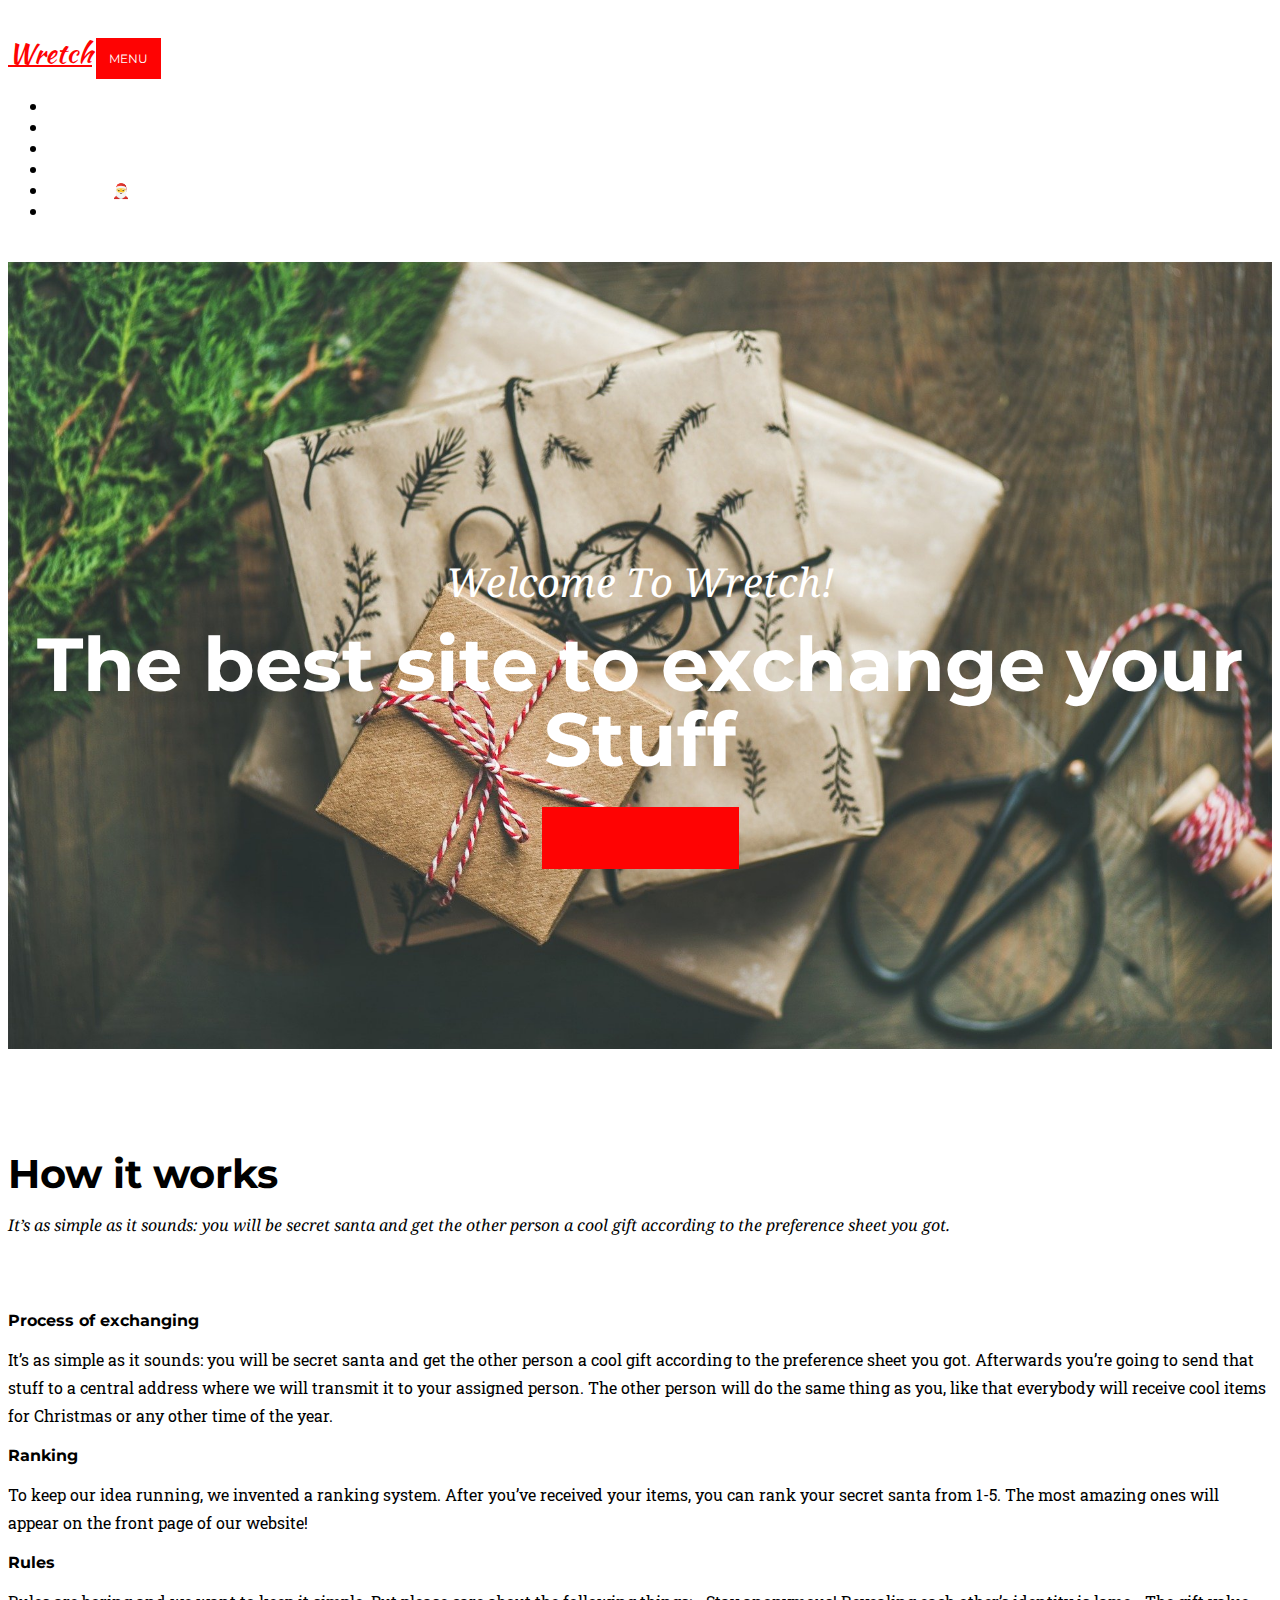
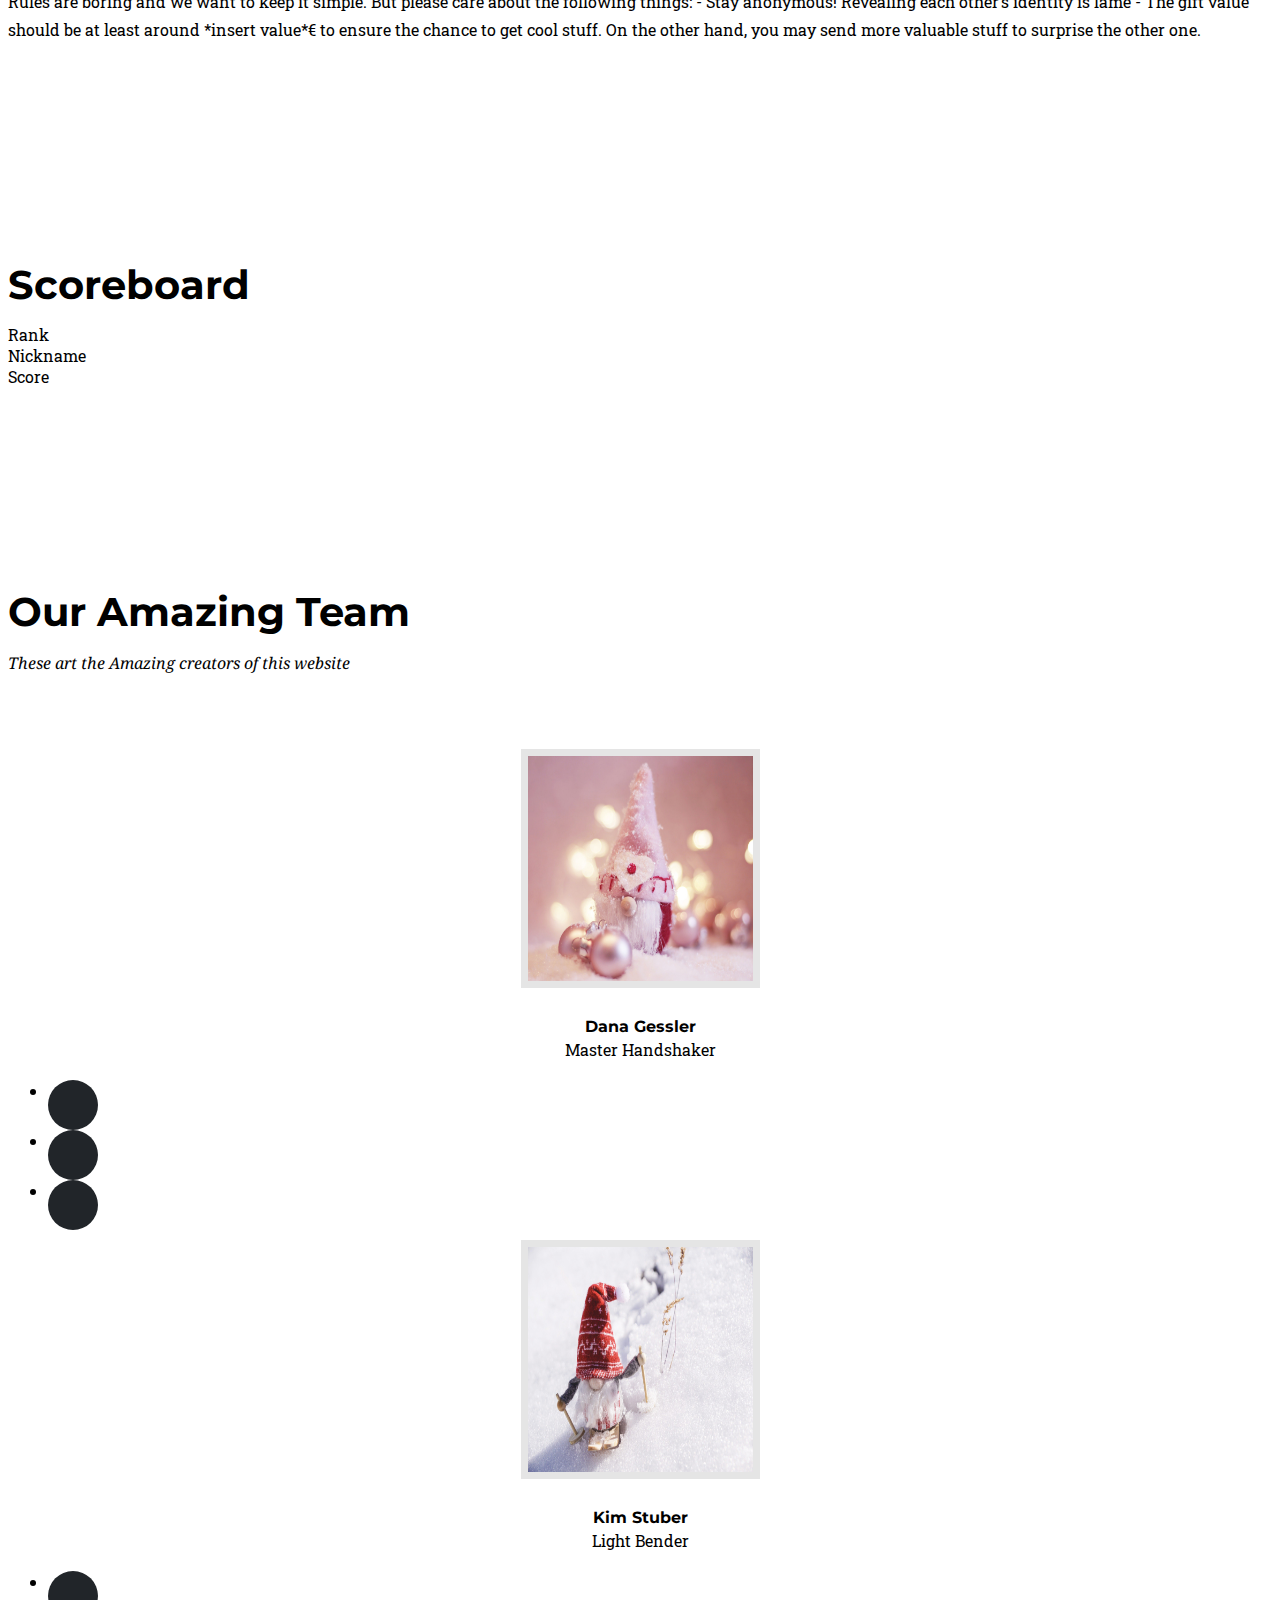
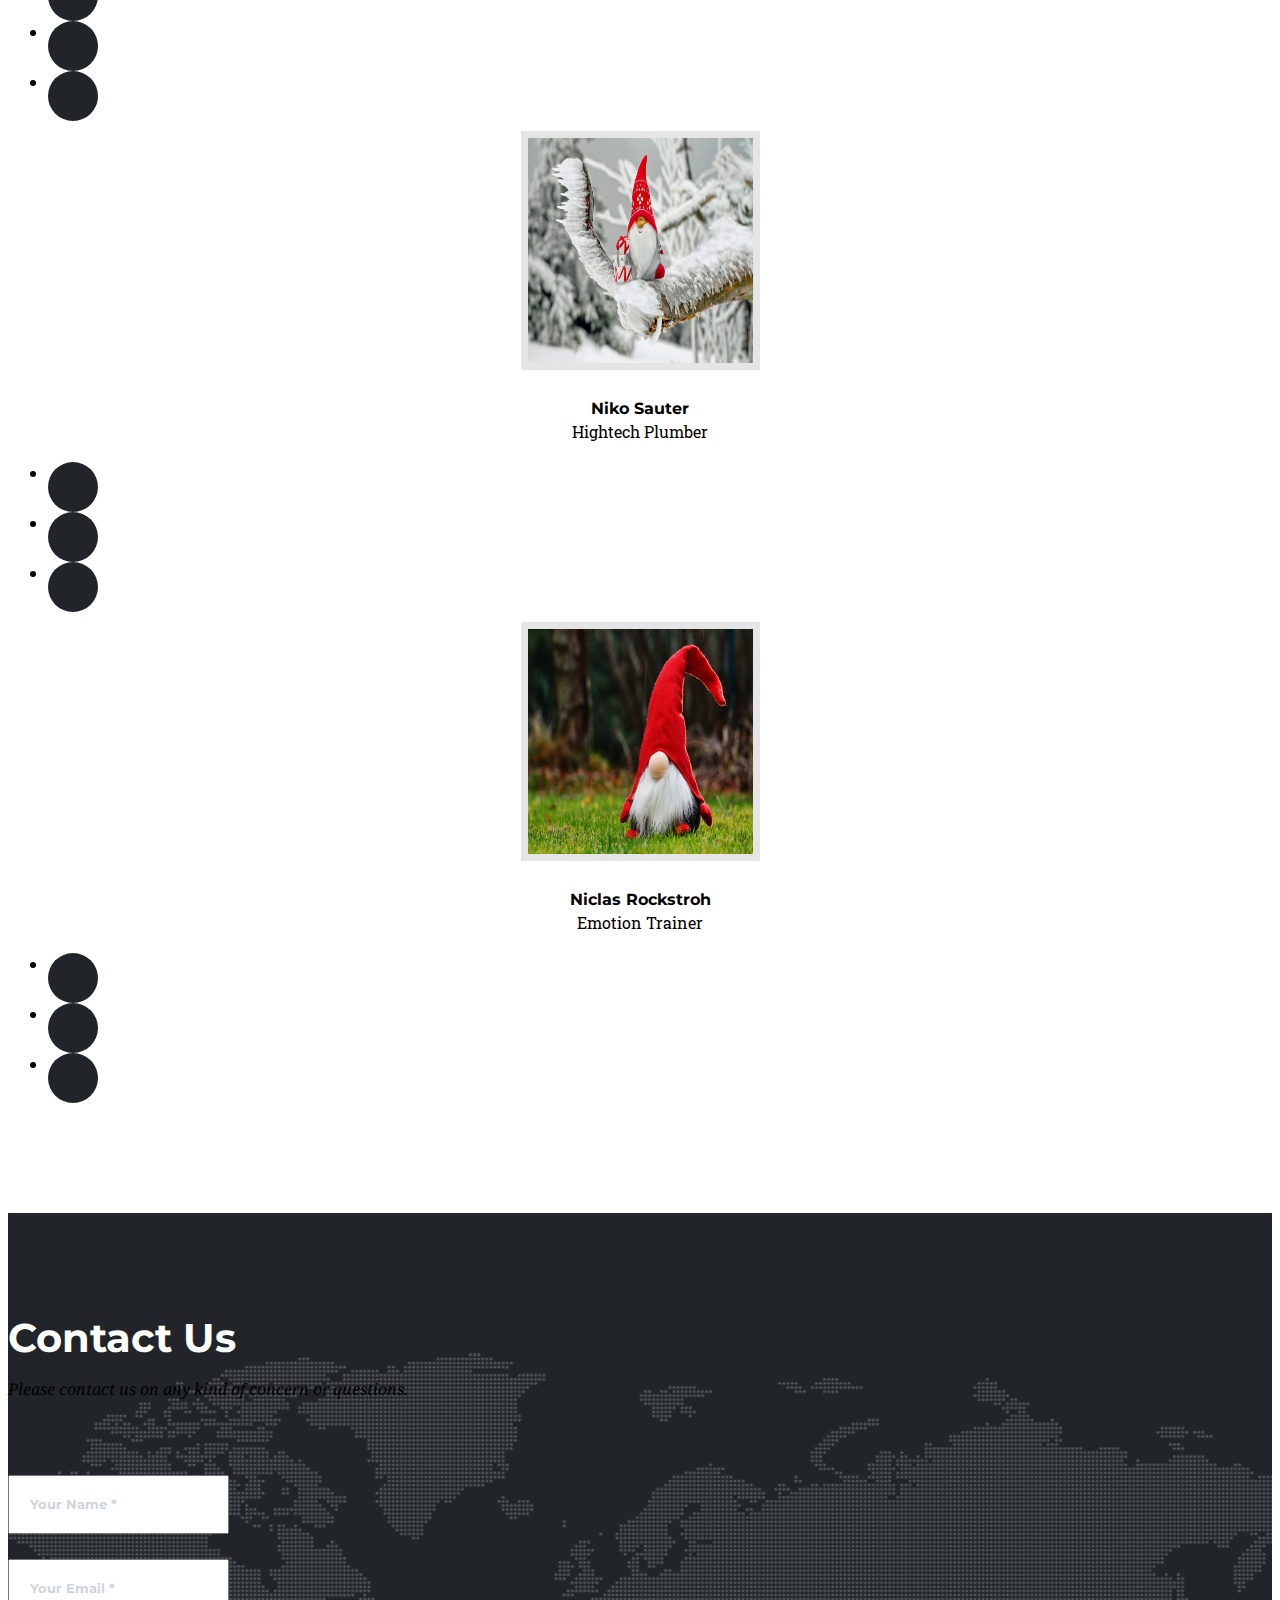
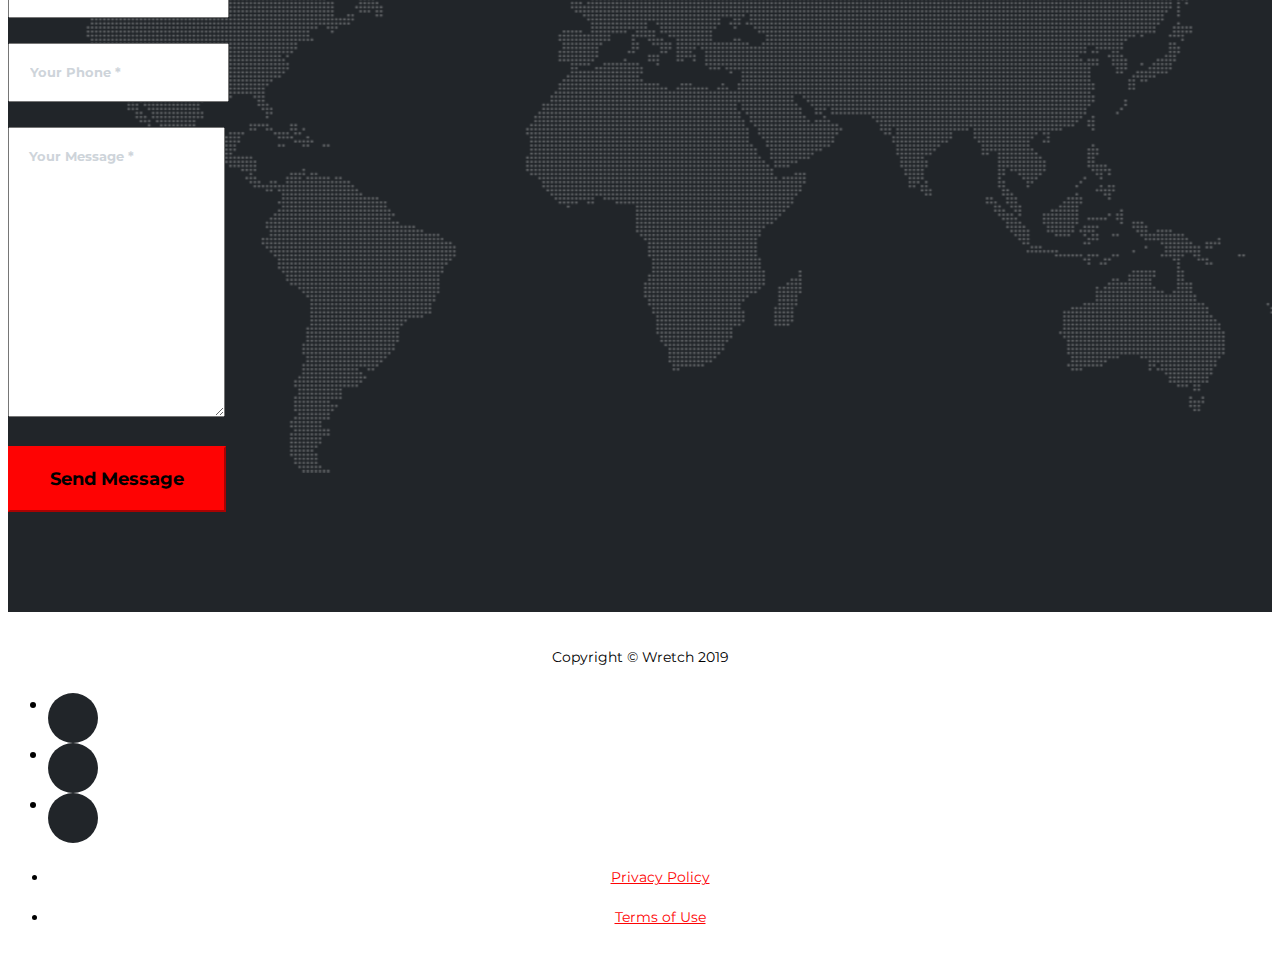
==== wretchmaven/src/main/resources/static/Front-page.html @ 2f31d58b "new stuff" ====
<!DOCTYPE html>
<html lang="en">

<head>

  <meta charset="utf-8">
  <meta name="viewport" content="width=device-width, initial-scale=1, shrink-to-fit=no">
  <meta name="description" content="">
  <meta name="author" content="">

  <title>Wretch</title>

  <link href="bootstrap/bootstrap/css/bootstrap.min.css" rel="stylesheet">


  <link href="bootstrap/fontawesome-free/css/all.min.css" rel="stylesheet" type="text/css">
  <link href="https://fonts.googleapis.com/css?family=Montserrat:400,700" rel="stylesheet" type="text/css">
  <link href='https://fonts.googleapis.com/css?family=Kaushan+Script' rel='stylesheet' type='text/css'>
  <link href='https://fonts.googleapis.com/css?family=Droid+Serif:400,700,400italic,700italic' rel='stylesheet' type='text/css'>
  <link href='https://fonts.googleapis.com/css?family=Roboto+Slab:400,100,300,700' rel='stylesheet' type='text/css'>


  <link href="css/agency.css" rel="stylesheet">

</head>

<body id="page-top">

  <nav class="navbar navbar-expand-lg navbar-dark fixed-top" id="mainNav">
    <div class="container">
      <a class="navbar-brand js-scroll-trigger" href="#page-top">Wretch</a>
      <button class="navbar-toggler navbar-toggler-right" type="button" data-toggle="collapse" data-target="#navbarResponsive" aria-controls="navbarResponsive" aria-expanded="false" aria-label="Toggle navigation">
        Menu
        <i class="fas fa-bars"></i>
      </button>
      <div class="collapse navbar-collapse" id="navbarResponsive">
        <ul class="navbar-nav text-uppercase ml-auto">
          <li class="nav-item">
            <a class="nav-link js-scroll-trigger" href="#howitworks">How it works</a>
          </li>
          
          <li class="nav-item">
            <a class="nav-link js-scroll-trigger" href="#Scoreboard">Scoreboard</a>
          </li>
          <li class="nav-item">
            <a class="nav-link js-scroll-trigger" href="#team">Team</a>
          </li>
          <li class="nav-item">
            <a class="nav-link js-scroll-trigger" href="#contact">Contact</a>
          </li>
          <li class="nav-item">
              <a class="nav-link js-scroll-trigger" href="Loginpage.html" >Login 🎅</a>
              
            
            
          </li>
          <li class="nav-item">
            <a class="nav-link js-scroll-trigger" href="Registerpage.html" >Register</a>
          </li>
        </ul>
      </div>
    </div>
  </nav>

 
  <header class="masthead">
    <div class="container">
      <div class="intro-text">
        <div class="intro-lead-in">Welcome To Wretch!</div>
        <div class="intro-heading text-uppercase">The best site to exchange your Stuff</div>
        <a class="btn btn-primary btn-xl text-uppercase js-scroll-trigger" href="#howitworks">Tell Me More</a>
      </div>
    </div>
  </header>

  <section class="page-section" id="howitworks">
    <div class="container">
      <div class="row">
        <div class="col-lg-12 text-center">
          <h2 class="section-heading text-uppercase">How it works</h2>
          <h3 class="section-subheading text-muted">It’s as simple as it sounds: you will be secret santa and get the other person a cool gift according to the preference sheet you got. </h3>
        </div>
      </div>
      <div class="row text-center">
        <div class="col-md-4">
          <span class="fa-stack fa-4x">
            <i class="fas fa-circle fa-stack-2x text-primary"></i>
            <i class="fas fa-gift fa-stack-1x fa-inverse"></i>
          </span>
          <h4 class="howitworks-heading">Process of exchanging</h4>
          <p class="text-muted">It’s as simple as it sounds: you will be secret santa and get the other person a cool gift according to the preference sheet you got. 
              Afterwards you’re going to send that stuff to a central address where we will transmit it to your assigned person. 
              The other person will do the same thing as you, like that everybody will receive cool items for Christmas or any other time of the year.
              </p>
        </div>
        <div class="col-md-4">
          <span class="fa-stack fa-4x">
            <i class="fas fa-circle fa-stack-2x text-primary"></i>
            <i class="fas fa-list fa-stack-1x fa-inverse"></i>
          </span>
          <h4 class="howitworks-heading">Ranking</h4>
          <p class="text-muted">To keep our idea running, we invented a ranking system. After you’ve received your items, you can rank your secret santa from 1-5. 
              The most amazing ones will appear on the front page of our website!
              </p>
        </div>
        <div class="col-md-4">
          <span class="fa-stack fa-4x">
            <i class="fas fa-circle fa-stack-2x text-primary"></i>
            <i class="fas fa-book fa-stack-1x fa-inverse"></i>
          </span>
          <h4 class="howitworks-heading">Rules</h4>
          <p class="text-muted">Rules are boring and we want to keep it simple. But please care about the following things:
              -	Stay anonymous! Revealing each other’s identity is lame
              -	The gift value should be at least around *insert value*€ to ensure the chance to get cool stuff. On the other hand, you may send more valuable stuff to surprise the other one.
              </p>
        </div>
      </div>
    </div>
    </div>
  </section>


  <section class="bg-dark page-section" id="Scoreboard">
    <div class="container">
      <div class="row">
        <div class="col-lg-12 text-center text-white">
          <h2 class="section-heading text-uppercase">Scoreboard</h2>
          <div class="container">
         <div class="row">
           <div class="col">Rank</div>
           <div class="col">Nickname</div>
           <div class="col">Score</div>
         </div>
        </div>
        </div>
      </div>
      
    </div>
  </section>



  <section class="bg- page-section" id="team">
    <div class="container">
      <div class="row">
        <div class="col-lg-12 text-center">
          <h2 class="section-heading text-uppercase">Our Amazing Team</h2>
          <h3 class="section-subheading text-muted">These art the Amazing creators of this website</h3>
        </div>
      </div>
      <div class="row">
          <div class="col">
              <div class="team-member">
                <img class="mx-auto rounded-circle" src="img/team/Bild Dana.jpg" alt="">
                <h4>Dana Gessler</h4>
                <p class="text-muted">Master Handshaker</p>
                <ul class="list-inline social-buttons">
                  <li class="list-inline-item">
                    <a href="https://twitter.com/GnomeWretch"target="_blank">
                      <i class="fab fa-twitter"></i>
                    </a>
                  </li>
                  <li class="list-inline-item">
                    <a href="#"target="_blank">
                      <i class="fab fa-facebook-f"></i>
                    </a>
                  </li>
                  <li class="list-inline-item">
                    <a href="https://www.linkedin.com/in/dana-wretch-32030b198/"target="_blank">
                      <i class="fab fa-linkedin-in"></i>
                    </a>
                  </li>
                </ul>
              </div>
            </div>
        <div class="col">
          <div class="team-member">
            <img class="mx-auto rounded-circle" src="img/team/Bild Kim.jpg" alt="">
            <h4>Kim Stuber</h4>
            <p class="text-muted">Light Bender</p>
            <ul class="list-inline social-buttons">
              <li class="list-inline-item">
                <a href="https://twitter.com/ImpWretch"target="_blank">
                  <i class="fab fa-twitter"></i>
                </a>
              </li>
              <li class="list-inline-item">
                <a href="#"target="_blank">
                  <i class="fab fa-facebook-f"></i>
                </a>
              </li>
              <li class="list-inline-item">
                <a href="#"target="_blank">
                  <i class="fab fa-linkedin-in"></i>
                </a>
              </li>
            </ul>
          </div>
        </div>
        <div class="col">
          <div class="team-member">
            <img class="mx-auto rounded-circle" src="img/team/Bild Niko.jpg" alt="">
            <h4>Niko Sauter</h4>
            <p class="text-muted">Hightech Plumber</p>
            <ul class="list-inline social-buttons">
              <li class="list-inline-item">
                <a href="#"target="_blank">
                  <i class="fab fa-twitter"></i>
                </a>
              </li>
              <li class="list-inline-item">
                <a href="#"target="_blank">
                  <i class="fab fa-facebook-f"></i>
                </a>
              </li>
              <li class="list-inline-item">
                <a href="#"target="_blank">
                  <i class="fab fa-linkedin-in"></i>
                </a>
              </li>
            </ul>
          </div>
        </div>
        <div class="col">
          <div class="team-member">
            <img class="mx-auto rounded-circle" src="img/team/Bild Niclas.jpg" alt="">
            <h4>Niclas Rockstroh</h4>
            <p class="text-muted">Emotion Trainer</p>
            <ul class="list-inline social-buttons">
              <li class="list-inline-item">
                <a href="https://twitter.com/GoblinWretch"target="_blank">
                  <i class="fab fa-twitter"></i>
                </a>
              </li>
              <li class="list-inline-item">
                <a href="#"target="_blank">
                  <i class="fab fa-facebook-f"></i>
                </a>
              </li>
              <li class="list-inline-item">
                <a href="#" target="_blank">
                  <i class="fab fa-linkedin-in"></i>
                </a>
              </li>
            </ul>
          </div>
        </div>
      </div>
    </div>
  </section>

 

  <section class="page-section" id="contact">
    <div class="container">
      <div class="row">
        <div class="col-lg-12 text-center">
          <h2 class="section-heading text-uppercase">Contact Us</h2>
          <h3 class="section-subheading text-muted">Please contact us on any kind of concern or questions.</h3>
        </div>
      </div>
      <div class="row">
        <div class="col-lg-12">
          <form id="contactForm" name="sentMessage" novalidate="novalidate">
            <div class="row">
              <div class="col-md-6">
                <div class="form-group">
                  <input class="form-control" id="name" type="text" placeholder="Your Name *" required="required" data-validation-required-message="Please enter your name.">
                  <p class="help-block text-danger"></p>
                </div>
                <div class="form-group">
                  <input class="form-control" id="email" type="email" placeholder="Your Email *" required="required" data-validation-required-message="Please enter your email address.">
                  <p class="help-block text-danger"></p>
                </div>
                <div class="form-group">
                  <input class="form-control" id="phone" type="tel" placeholder="Your Phone *" required="required" data-validation-required-message="Please enter your phone number.">
                  <p class="help-block text-danger"></p>
                </div>
              </div>
              <div class="col-md-6">
                <div class="form-group">
                  <textarea class="form-control" id="message" placeholder="Your Message *" required="required" data-validation-required-message="Please enter a message."></textarea>
                  <p class="help-block text-danger"></p>
                </div>
              </div>
              <div class="clearfix"></div>
              <div class="col-lg-12 text-center">
                <div id="success"></div>
                <button id="sendMessageButton" class="btn btn-primary btn-xl text-uppercase" type="submit">Send Message</button>
              </div>
            </div>
          </form>
        </div>
      </div>
    </div>
  </section>


  <footer class="footer bg-light">
    <div class="container">
      <div class="row align-items-center">
        <div class="col-md-4">
          <span class="copyright">Copyright &copy; Wretch 2019</span>
        </div>
        <div class="col-md-4">
          <ul class="list-inline social-buttons">
            <li class="list-inline-item">
              <a href="https://twitter.com/Wretch84658255" target="_blank">
                <i class="fab fa-twitter"></i>
              </a>
            </li>
            <li class="list-inline-item">
              <a href="#" target="_blank">
                <i class="fab fa-facebook-f"></i>
              </a>
            </li>
            <li class="list-inline-item">
              <a href="#" target="_blank">
                <i class="fab fa-linkedin-in"></i>
              </a>
            </li>
          </ul>
        </div>
        <div class="col-md-4">
          <ul class="list-inline quicklinks">
            <li class="list-inline-item">
              <a href="privat.html">Privacy Policy</a>
            </li>
            <li class="list-inline-item">
              <a href="tou.html">Terms of Use</a>
            </li>
          </ul>
        </div>
      </div>
    </div>
  </footer>


  <script src="bootstrap/jquery/jquery.min.js"></script>
  <script src="bootstrap/bootstrap/js/bootstrap.bundle.min.js"></script>
  <script src="bootstrap/jquery-easing/jquery.easing.min.js"></script>
  <script src="js/agency.min.js"></script>

</body>

</html>
---- wretchmaven/src/main/resources/static/css/agency.css ----
body {
  overflow-x: hidden;
  font-family: 'Roboto Slab', -apple-system, BlinkMacSystemFont, 'Segoe UI', Roboto, 'Helvetica Neue', Arial, sans-serif, 'Apple Color Emoji', 'Segoe UI Emoji', 'Segoe UI Symbol', 'Noto Color Emoji';
}

p {
  line-height: 1.75;
}

a {
  color: #fe0303;
}

a:hover {
  color: #fe0303;
}

.text-primary {
  color: #fe0303 !important;
}

h1,
h2,
h3,
h4,
h5,
h6 {
  font-weight: 700;
  font-family: 'Montserrat', -apple-system, BlinkMacSystemFont, 'Segoe UI', Roboto, 'Helvetica Neue', Arial, sans-serif, 'Apple Color Emoji', 'Segoe UI Emoji', 'Segoe UI Symbol', 'Noto Color Emoji';
}

.page-section {
  padding: 100px 0;
}

.page-section h2.section-heading {
  font-size: 40px;
  margin-top: 0;
  margin-bottom: 15px;
}

.page-section h3.section-subheading {
  font-size: 16px;
  font-weight: 400;
  font-style: italic;
  margin-bottom: 75px;
  text-transform: none;
  font-family: 'Droid Serif', -apple-system, BlinkMacSystemFont, 'Segoe UI', Roboto, 'Helvetica Neue', Arial, sans-serif, 'Apple Color Emoji', 'Segoe UI Emoji', 'Segoe UI Symbol', 'Noto Color Emoji';
}

@media (min-width: 768px) {
  section {
    padding: 150px 0;
  }
}

::-moz-selection {
  background: #fe0303;
  text-shadow: none;
}

::selection {
  background: #fe0303;
  text-shadow: none;
}

img::-moz-selection {
  background: transparent;
}

img::selection {
  background: transparent;
}

img::-moz-selection {
  background: transparent;
}

.btn {
  font-family: 'Montserrat', -apple-system, BlinkMacSystemFont, 'Segoe UI', Roboto, 'Helvetica Neue', Arial, sans-serif, 'Apple Color Emoji', 'Segoe UI Emoji', 'Segoe UI Symbol', 'Noto Color Emoji';
  font-weight: 700;
}

.btn-xl {
  font-size: 18px;
  padding: 20px 40px;
}

.btn-primary {
  background-color: #fe0303;
  border-color: #fe0303;
}

.btn-primary:active, .btn-primary:focus, .btn-primary:hover {
  background-color: #fe0303 !important;
  border-color: #fe0303 !important;
  color: white;
}

.btn-primary:active, .btn-primary:focus {
  box-shadow: 0 0 0 0.2rem rgba(254, 209, 55, 0.5) !important;
}

#mainNav {
  background-color: #212529;
}

#mainNav .navbar-toggler {
  font-size: 12px;
  right: 0;
  padding: 13px;
  text-transform: uppercase;
  color: white;
  border: 0;
  background-color: #fe0303;
  font-family: 'Montserrat', -apple-system, BlinkMacSystemFont, 'Segoe UI', Roboto, 'Helvetica Neue', Arial, sans-serif, 'Apple Color Emoji', 'Segoe UI Emoji', 'Segoe UI Symbol', 'Noto Color Emoji';
}

#mainNav .navbar-brand {
  color: #fe0303;
  font-family: 'Kaushan Script', -apple-system, BlinkMacSystemFont, 'Segoe UI', Roboto, 'Helvetica Neue', Arial, sans-serif, 'Apple Color Emoji', 'Segoe UI Emoji', 'Segoe UI Symbol', 'Noto Color Emoji';
}

#mainNav .navbar-brand.active, #mainNav .navbar-brand:active, #mainNav .navbar-brand:focus, #mainNav .navbar-brand:hover {
  color: #fe0303;
}

#mainNav .navbar-nav .nav-item .nav-link {
  font-size: 90%;
  font-weight: 400;
  padding: 0.75em 0;
  letter-spacing: 1px;
  color: white;
  font-family: 'Montserrat', -apple-system, BlinkMacSystemFont, 'Segoe UI', Roboto, 'Helvetica Neue', Arial, sans-serif, 'Apple Color Emoji', 'Segoe UI Emoji', 'Segoe UI Symbol', 'Noto Color Emoji';
}

#mainNav .navbar-nav .nav-item .nav-link.active, #mainNav .navbar-nav .nav-item .nav-link:hover {
  color: #fe0303;
}

@media (min-width: 992px) {
  #mainNav {
    padding-top: 25px;
    padding-bottom: 25px;
    transition: padding-top 0.3s, padding-bottom 0.3s;
    border: none;
    background-color: transparent;
  }
  #mainNav .navbar-brand {
    font-size: 1.75em;
    transition: all 0.3s;
  }
  #mainNav .navbar-nav .nav-item .nav-link {
    padding: 1.1em 1em !important;
  }
  #mainNav.navbar-shrink {
    padding-top: 0;
    padding-bottom: 0;
    background-color: #212529;
  }
  #mainNav.navbar-shrink .navbar-brand {
    font-size: 1.25em;
    padding: 12px 0;
  }
}

header.masthead {
  text-align: center;
  color: white;
  background-image: url("../img/header.jpg");
  background-repeat: no-repeat;
  background-attachment: scroll;
  background-position: center center;
  background-size: cover;
}

header.masthead .intro-text {
  padding-top: 150px;
  padding-bottom: 100px;
}

header.masthead .intro-text .intro-lead-in {
  font-size: 22px;
  font-style: italic;
  line-height: 22px;
  margin-bottom: 25px;
  font-family: 'Droid Serif', -apple-system, BlinkMacSystemFont, 'Segoe UI', Roboto, 'Helvetica Neue', Arial, sans-serif, 'Apple Color Emoji', 'Segoe UI Emoji', 'Segoe UI Symbol', 'Noto Color Emoji';
}

header.masthead .intro-text .intro-heading {
  font-size: 50px;
  font-weight: 700;
  line-height: 50px;
  margin-bottom: 25px;
  font-family: 'Montserrat', -apple-system, BlinkMacSystemFont, 'Segoe UI', Roboto, 'Helvetica Neue', Arial, sans-serif, 'Apple Color Emoji', 'Segoe UI Emoji', 'Segoe UI Symbol', 'Noto Color Emoji';
}

@media (min-width: 768px) {
  header.masthead .intro-text {
    padding-top: 300px;
    padding-bottom: 200px;
  }
  header.masthead .intro-text .intro-lead-in {
    font-size: 40px;
    font-style: italic;
    line-height: 40px;
    margin-bottom: 25px;
    font-family: 'Droid Serif', -apple-system, BlinkMacSystemFont, 'Segoe UI', Roboto, 'Helvetica Neue', Arial, sans-serif, 'Apple Color Emoji', 'Segoe UI Emoji', 'Segoe UI Symbol', 'Noto Color Emoji';
  }
  header.masthead .intro-text .intro-heading {
    font-size: 75px;
    font-weight: 700;
    line-height: 75px;
    margin-bottom: 50px;
    font-family: 'Montserrat', -apple-system, BlinkMacSystemFont, 'Segoe UI', Roboto, 'Helvetica Neue', Arial, sans-serif, 'Apple Color Emoji', 'Segoe UI Emoji', 'Segoe UI Symbol', 'Noto Color Emoji';
  }
}

.howitworks-heading {
  margin: 15px 0;
  text-transform: none;
}

.team-member {
  margin-bottom: 10px;
  text-align: center;
}

.team-member img {
  width: 225px;
  height: 225px;
  border: 7px solid rgba(0, 0, 0, 0.1);
}

.team-member h4 {
  margin-top: 25px;
  margin-bottom: 0;
  text-transform: none;
}

.team-member p {
  margin-top: 0;
}

section#contact {
  background-color: #212529;
  background-image: url("../img/map-image.png");
  background-repeat: no-repeat;
  background-position: center;
}

section#contact .section-heading {
  color: #fff;
}

section#contact .form-group {
  margin-bottom: 25px;
}

section#contact .form-group input,
section#contact .form-group textarea {
  padding: 20px;
}

section#contact .form-group input.form-control {
  height: auto;
}

section#contact .form-group textarea.form-control {
  height: 248px;
}

section#contact .form-control:focus {
  border-color: #fe0303;
  box-shadow: none;
}

section#contact ::-webkit-input-placeholder {
  font-weight: 700;
  color: #ced4da;
  font-family: 'Montserrat', -apple-system, BlinkMacSystemFont, 'Segoe UI', Roboto, 'Helvetica Neue', Arial, sans-serif, 'Apple Color Emoji', 'Segoe UI Emoji', 'Segoe UI Symbol', 'Noto Color Emoji';
}

section#contact :-moz-placeholder {
  font-weight: 700;
  color: #ced4da;
  font-family: 'Montserrat', -apple-system, BlinkMacSystemFont, 'Segoe UI', Roboto, 'Helvetica Neue', Arial, sans-serif, 'Apple Color Emoji', 'Segoe UI Emoji', 'Segoe UI Symbol', 'Noto Color Emoji';
}

section#contact ::-moz-placeholder {
  font-weight: 700;
  color: #ced4da;
  font-family: 'Montserrat', -apple-system, BlinkMacSystemFont, 'Segoe UI', Roboto, 'Helvetica Neue', Arial, sans-serif, 'Apple Color Emoji', 'Segoe UI Emoji', 'Segoe UI Symbol', 'Noto Color Emoji';
}

section#contact :-ms-input-placeholder {
  font-weight: 700;
  color: #ced4da;
  font-family: 'Montserrat', -apple-system, BlinkMacSystemFont, 'Segoe UI', Roboto, 'Helvetica Neue', Arial, sans-serif, 'Apple Color Emoji', 'Segoe UI Emoji', 'Segoe UI Symbol', 'Noto Color Emoji';
}

.footer {
  padding: 25px 0;
  text-align: center;
}

.footer span.copyright {
  font-size: 90%;
  line-height: 40px;
  text-transform: none;
  font-family: 'Montserrat', -apple-system, BlinkMacSystemFont, 'Segoe UI', Roboto, 'Helvetica Neue', Arial, sans-serif, 'Apple Color Emoji', 'Segoe UI Emoji', 'Segoe UI Symbol', 'Noto Color Emoji';
}

.footer ul.quicklinks {
  font-size: 90%;
  line-height: 40px;
  margin-bottom: 0;
  text-transform: none;
  font-family: 'Montserrat', -apple-system, BlinkMacSystemFont, 'Segoe UI', Roboto, 'Helvetica Neue', Arial, sans-serif, 'Apple Color Emoji', 'Segoe UI Emoji', 'Segoe UI Symbol', 'Noto Color Emoji';
}

ul.social-buttons {
  margin-bottom: 0;
}

ul.social-buttons li a {
  font-size: 20px;
  line-height: 50px;
  display: block;
  width: 50px;
  height: 50px;
  transition: all 0.3s;
  color: white;
  border-radius: 100%;
  outline: none;
  background-color: #212529;
}

ul.social-buttons li a:active, ul.social-buttons li a:focus, ul.social-buttons li a:hover {
  background-color: #fe0303;
}

.flex-container {
  display: flex;
  justify-content: center;
}
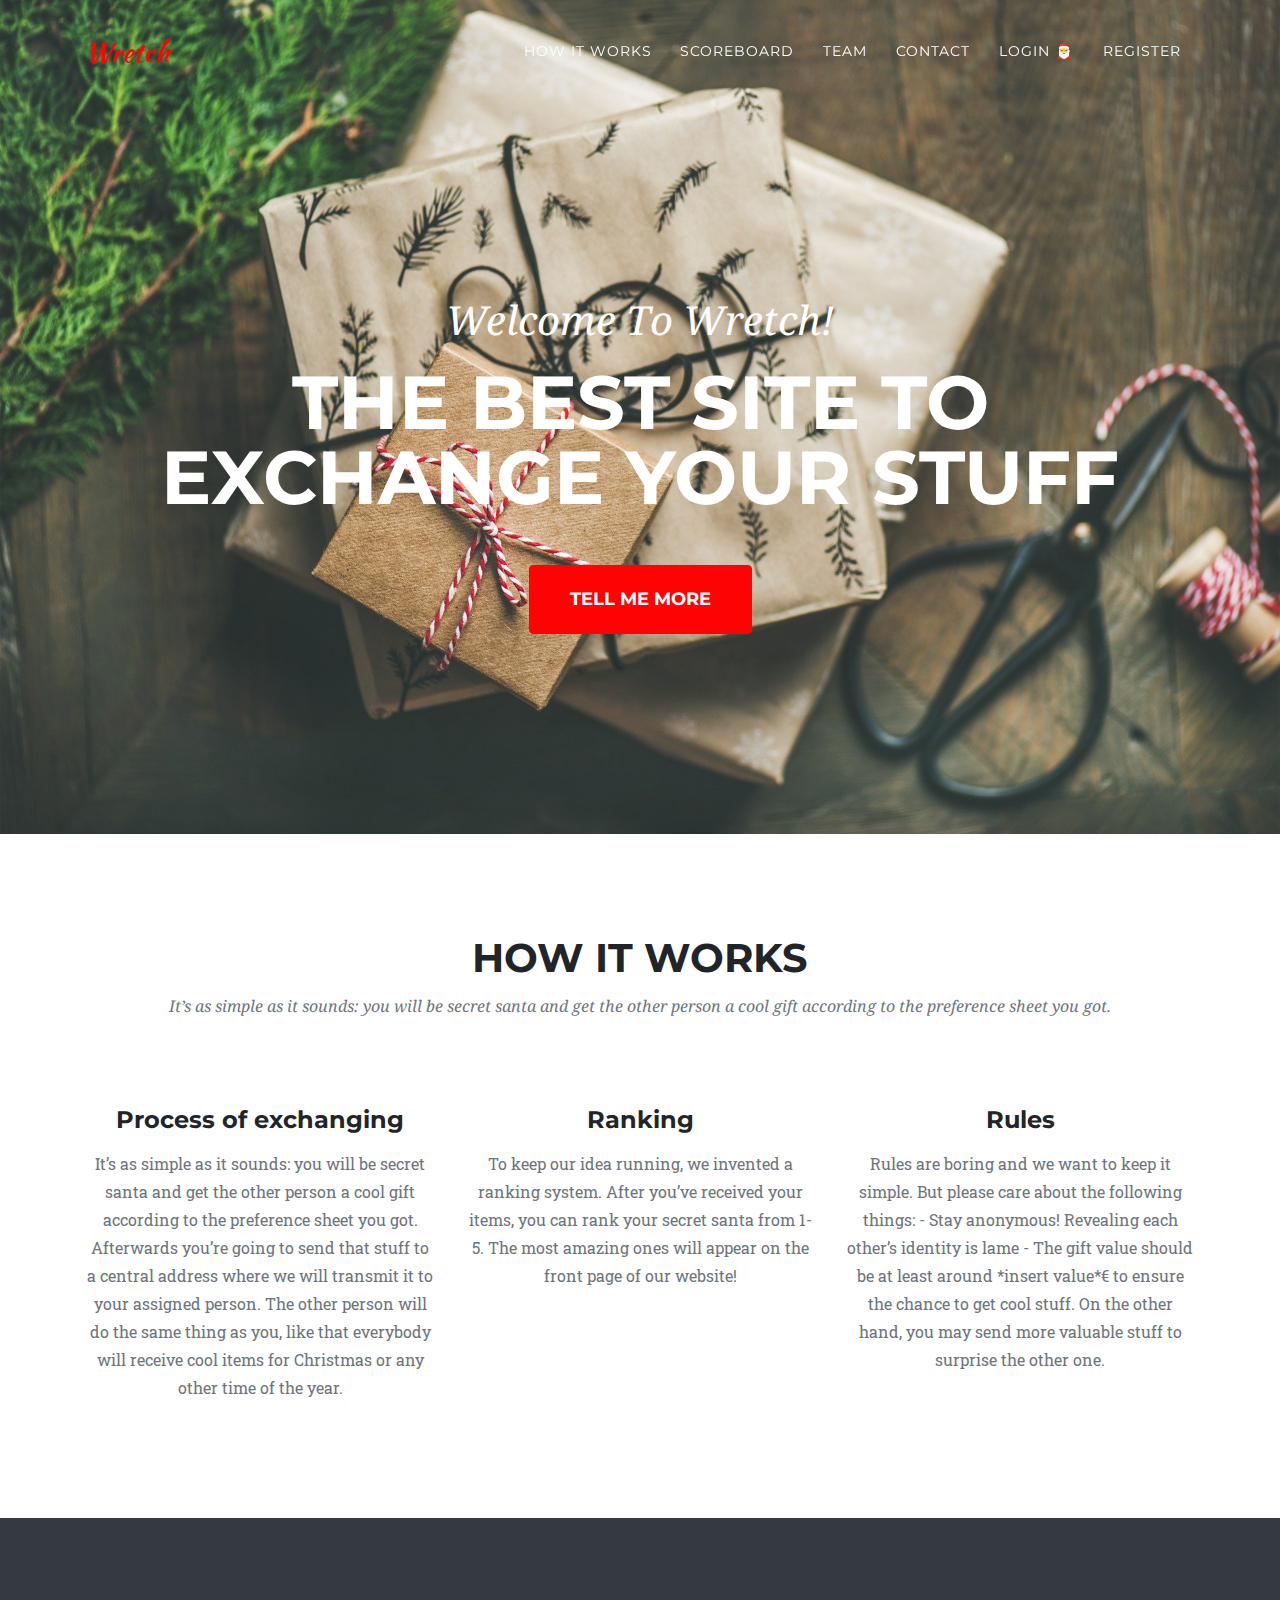
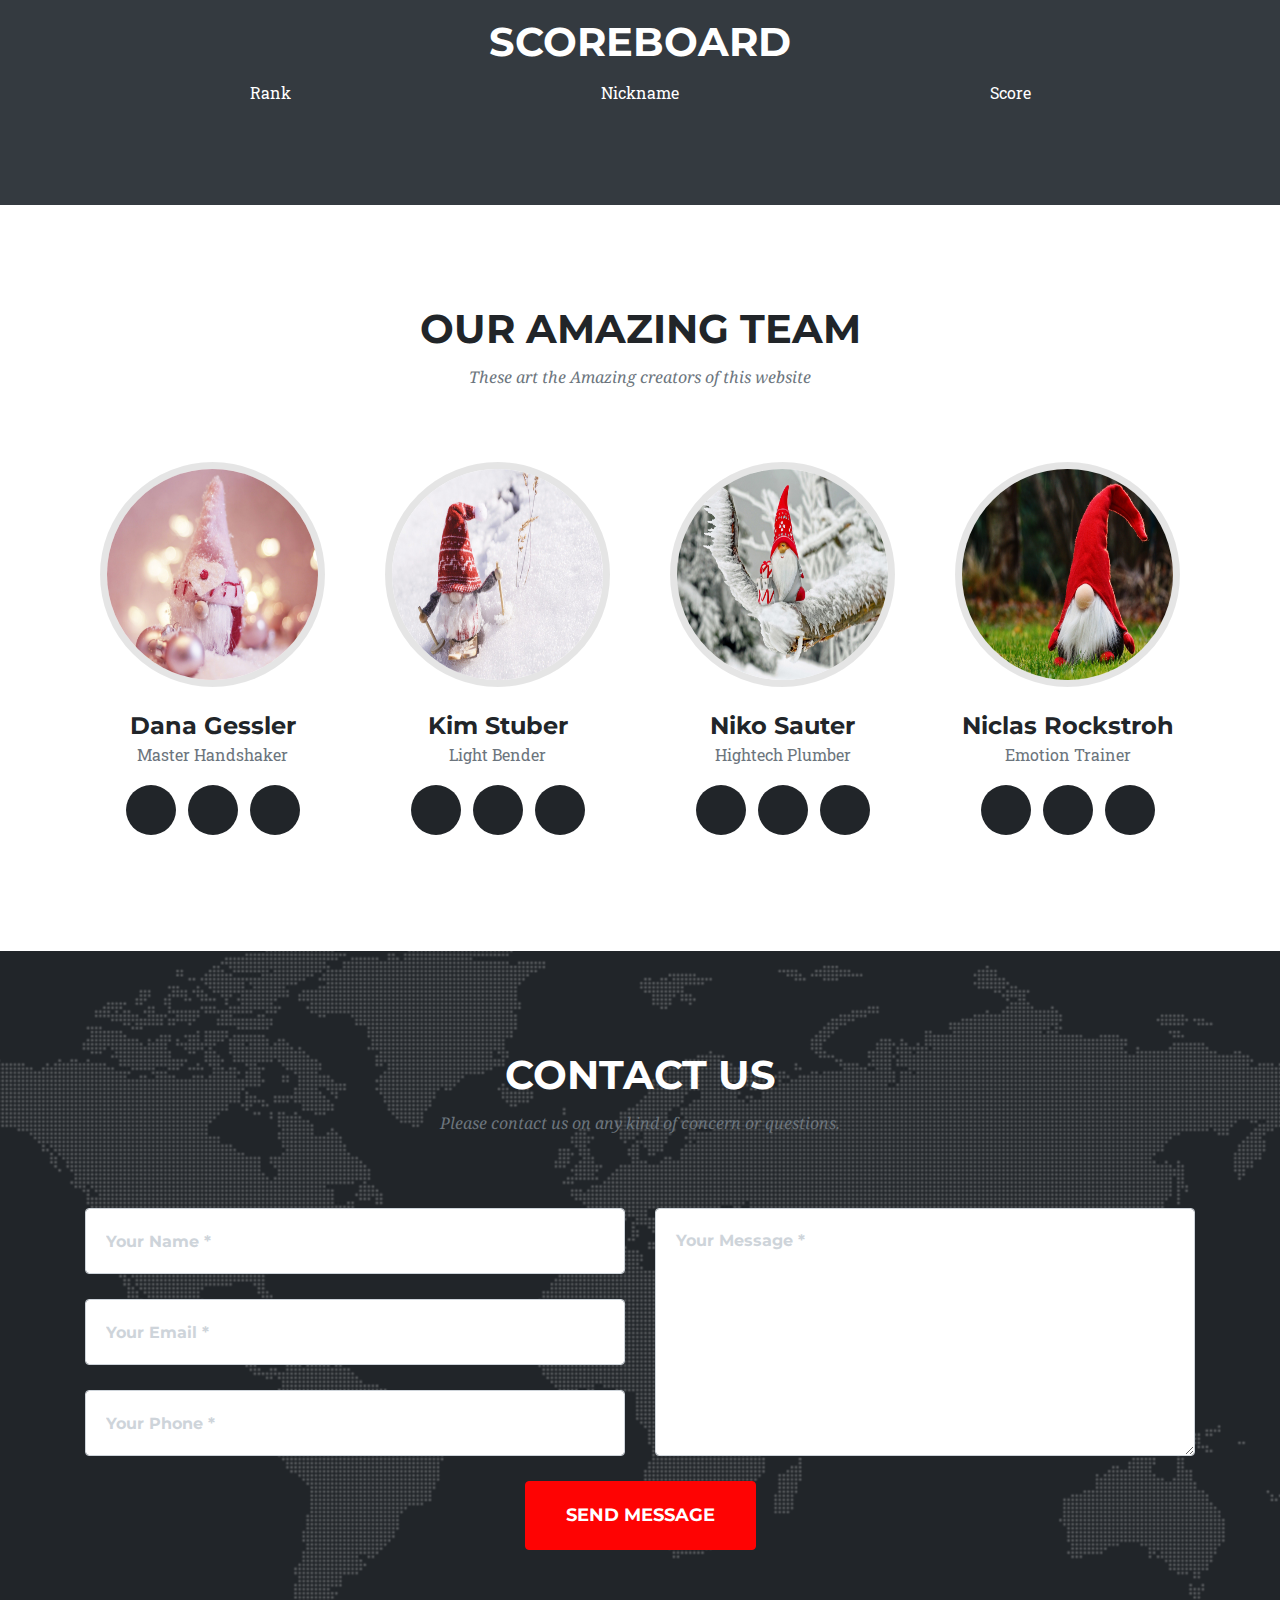
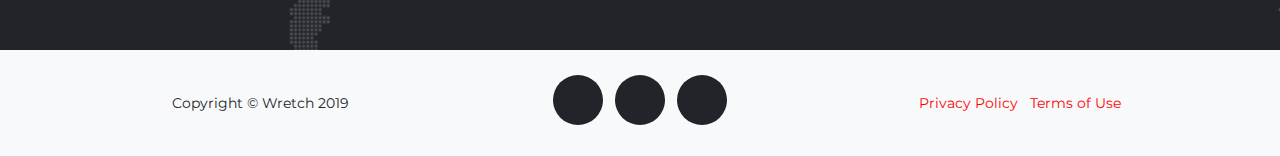
==== commit 37df0965: "tried to properly implement bootstrap css and js connections" ====
--- a/wretchmaven/src/main/resources/static/Front-page.html
+++ b/wretchmaven/src/main/resources/static/Front-page.html
@@ -10,10 +10,10 @@
 
   <title>Wretch</title>
 
-  <link href="bootstrap/bootstrap/css/bootstrap.min.css" rel="stylesheet">
-
-
-  <link href="bootstrap/fontawesome-free/css/all.min.css" rel="stylesheet" type="text/css">
+  <link href="https://stackpath.bootstrapcdn.com/bootstrap/4.3.1/css/bootstrap.min.css" rel="stylesheet">
+
+
+  <link href="bootstrap/fontawesome-free/css/all.min.css" rel="stylesheet" type="text/css"> <!-- muss noch url eingebundne werden -->
   <link href="https://fonts.googleapis.com/css?family=Montserrat:400,700" rel="stylesheet" type="text/css">
   <link href='https://fonts.googleapis.com/css?family=Kaushan+Script' rel='stylesheet' type='text/css'>
   <link href='https://fonts.googleapis.com/css?family=Droid+Serif:400,700,400italic,700italic' rel='stylesheet' type='text/css'>
@@ -336,9 +336,14 @@
   </footer>
 
 
-  <script src="bootstrap/jquery/jquery.min.js"></script>
-  <script src="bootstrap/bootstrap/js/bootstrap.bundle.min.js"></script>
-  <script src="bootstrap/jquery-easing/jquery.easing.min.js"></script>
+  <!-- alt: script src="bootstrap/jquery/jquery.min.js"></script-->
+  <!-- alt: script src="bootstrap/bootstrap/js/bootstrap.bundle.min.js"></script-->
+  <!-- alt:script src="bootstrap/jquery-easing/jquery.easing.min.js"></script-->
+  
+  <script src="https://code.jquery.com/jquery-3.3.1.slim.min.js"></script>
+  <script src="https://cdnjs.cloudflare.com/ajax/libs/popper.js/1.14.7/umd/popper.min.js"></script>
+  <script src="https://stackpath.bootstrapcdn.com/bootstrap/4.3.1/js/bootstrap.min.js"></script>
+  
   <script src="js/agency.min.js"></script>
 
 </body>
